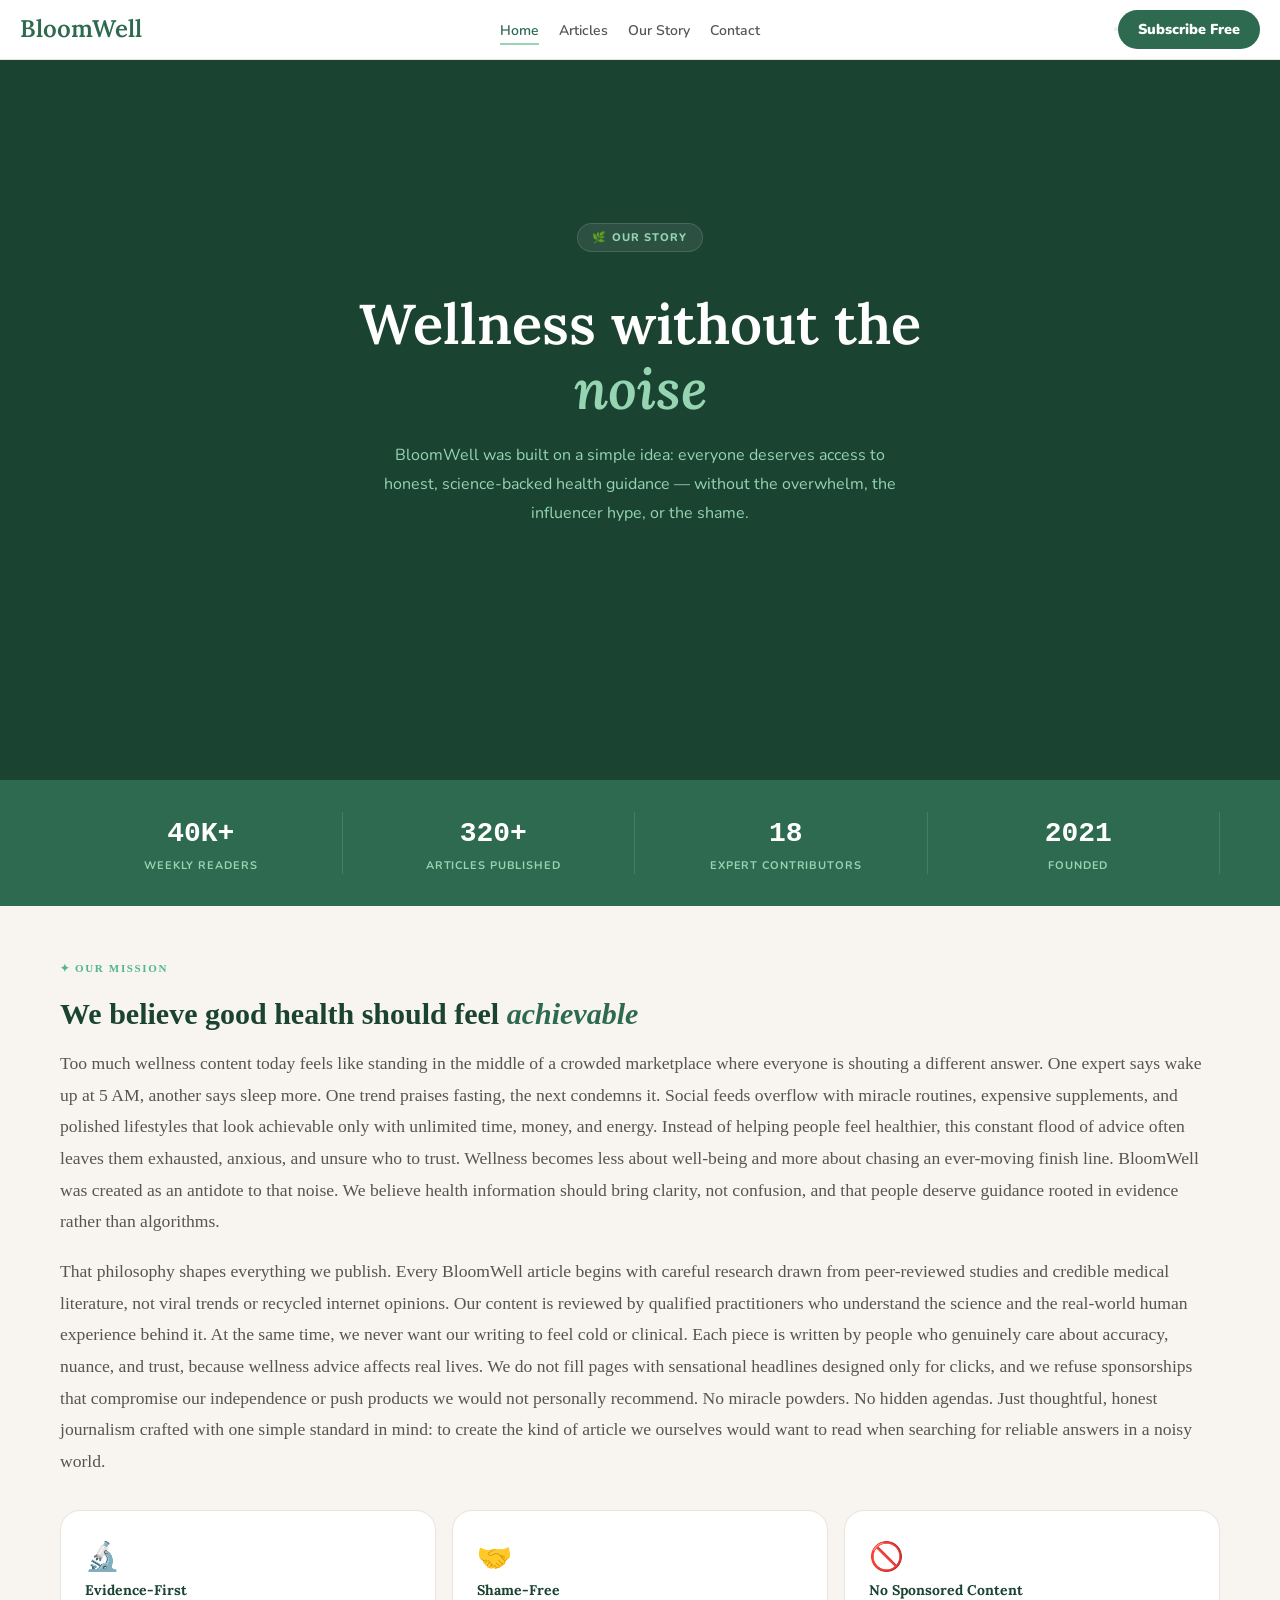
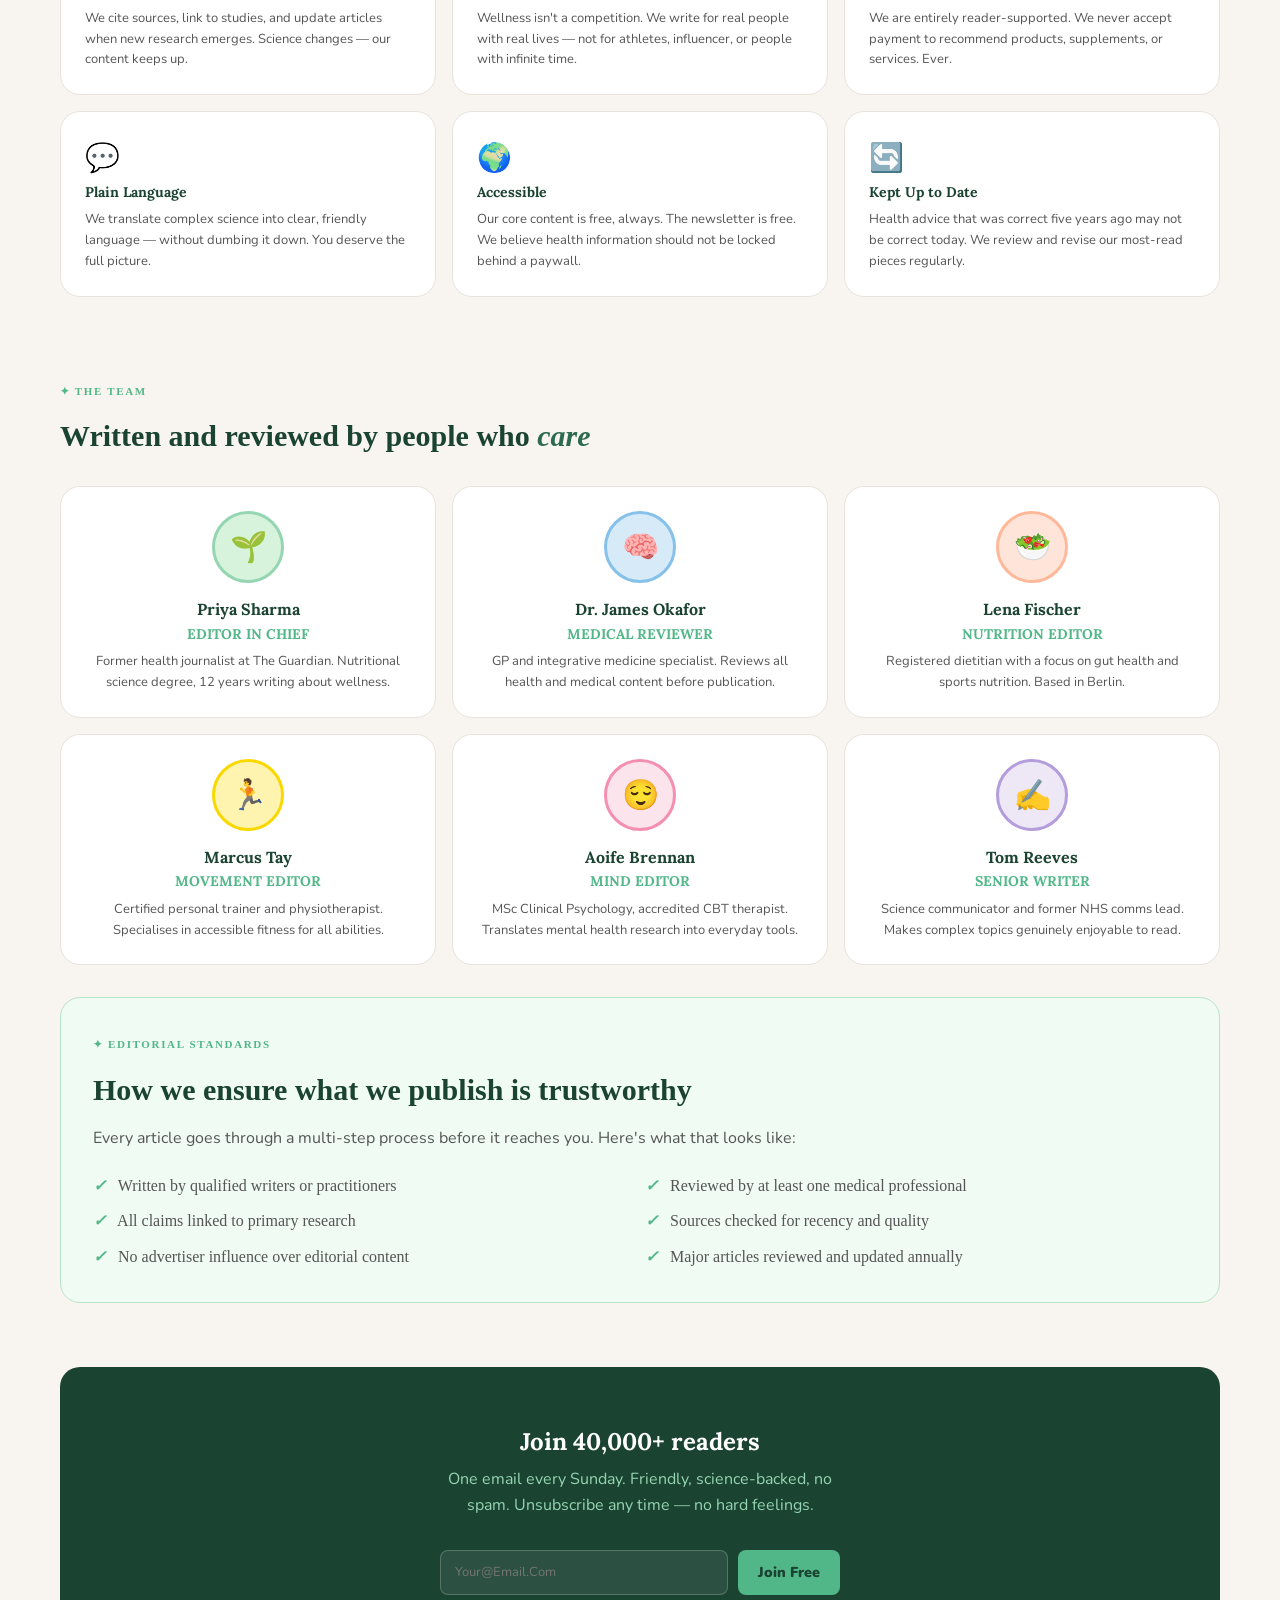
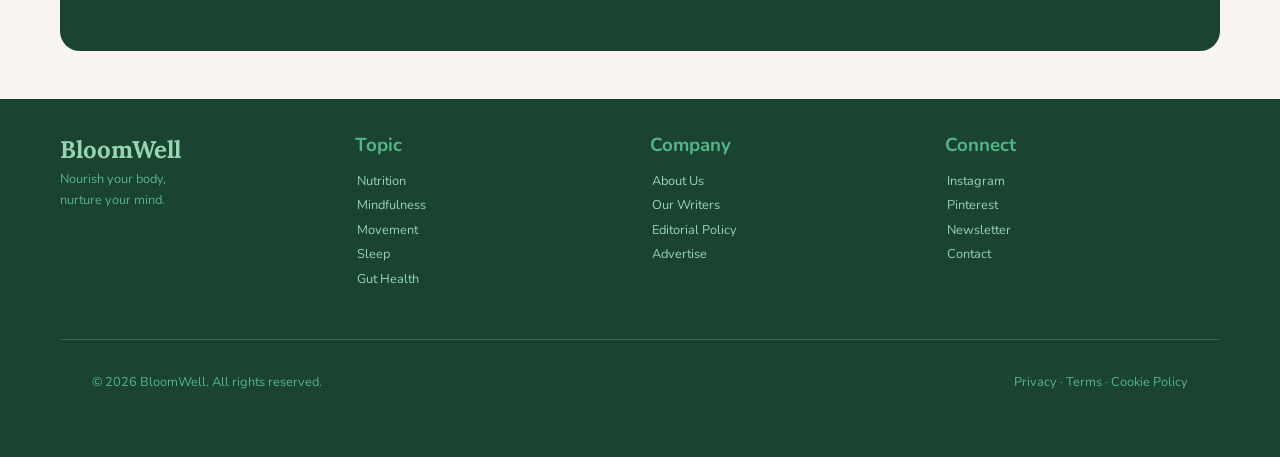
==== about.html @ ca2fdafd "initial commit" ====
<!doctype html>
<html lang="en">
  <head>
    <meta charset="UTF-8" />
    <meta name="viewport" content="width=device-width, initial-scale=1.0" />

    <!-- Primary meta -->
    <meta
      name="description"
      content="BloomWell was built on a simple idea: everyone deserves honest, science-backed health guidance — without the overwhelm, the influencer hype, or the shame. Meet the team."
    />
    <meta
      name="keywords"
      content="about BloomWell, wellness editorial team, evidence-based health, no sponsored content, health journalism"
    />

    <!-- Open Graph -->
    <meta property="og:title" content="Our Story — BloomWell" />
    <meta
      property="og:description"
      content="Wellness without the noise. We're a small team of writers, dietitians, and doctors who believe good health should feel achievable."
    />
    <meta property="og:type" content="website" />
    <meta property="og:url" content="https://www.bloomwell.com/our-story" />

    <!-- Twitter/X -->
    <meta name="twitter:card" content="summary_large_image" />
    <meta name="twitter:title" content="Our Story — BloomWell" />
    <meta
      name="twitter:description"
      content="Wellness without the noise. We're a small team of writers, dietitians, and doctors who believe good health should feel achievable."
    />

    <title>Our Story | BloomWell</title>
    <link rel="stylesheet" href="./css/main.css" />
  </head>
  <body>
    <header>
      <div class="navbar">
        <div class="nav-logo-container">
          <a href="/" class="logo-title" aria-label="BloomWell Home">
            BloomWell
          </a>
        </div>
        <nav class="nav-menu-container" aria-label="Primary Navigation">
          <ul class="nav-menu">
            <li>
              <a href="/" class="nav-link active-class">home</a>
            </li>
            <li><a href="./articles.html" class="nav-link">Articles</a></li>
            <li>
              <a href="./about.html" class="nav-link" aria-current="page"
                >Our Story</a
              >
            </li>
            <li><a href="./contact.html" class="nav-link">Contact</a></li>
            <li>
              <a
                href="/"
                class="primary-btn mobile-cta"
                aria-label="Subscribe Button"
                >Subscribe Free</a
              >
            </li>
          </ul>
        </nav>
        <div class="nav-action-container">
          <button
            class="toggle-btn"
            aria-label="switch to dark mode"
            aria-pressed="false"
          ></button>
          <a href="/" class="primary-btn cta-btn" aria-label="Subscribe Button"
            >Subscribe Free</a
          >
        </div>
        <div
          class="hamburger-menu"
          aria-label="Toggle navigation menu"
          aria-expanded="false"
        >
          <span class="bar"></span>
          <span class="bar"></span>
          <span class="bar"></span>
        </div>
      </div>
    </header>

    <!-- MAIN SECTION -->
    <main>
      <!-- HERO SECTION -->
      <section class="about-hero-section">
        <div class="container">
          <div class="hero-container">
            <p class="about-hero-eyebrow">🌿 Our Story</p>
            <h1 class="about-hero-title">
              Wellness without the <br /><em>noise</em>
            </h1>
            <p class="about-hero-desc">
              BloomWell was built on a simple idea: everyone deserves access to
              honest, science-backed health guidance — without the overwhelm,
              the influencer hype, or the shame.
            </p>
          </div>
        </div>
      </section>

      <!-- STATUS SECTION -->
      <section class="status-section">
        <div class="container">
          <div class="status-grid">
            <div class="status-card">
              <h2>40K+</h2>
              <p>weekly readers</p>
            </div>
            <div class="status-card">
              <h2>320+</h2>
              <p>Articles published</p>
            </div>
            <div class="status-card">
              <h2>18</h2>
              <p>expert contributors</p>
            </div>
            <div class="status-card">
              <h2>2021</h2>
              <p>Founded</p>
            </div>
          </div>
        </div>
      </section>

      <!--OUR MISSION SECTION -->
      <section class="mission-section">
        <div class="container">
          <span class="mission-label">✦ Our Mission</span>
          <h2 class="mission-title">
            We believe good health should feel <em>achievable</em>
          </h2>
          <p class="mission-desc">
            Too much wellness content today feels like standing in the middle of
            a crowded marketplace where everyone is shouting a different answer.
            One expert says wake up at 5 AM, another says sleep more. One trend
            praises fasting, the next condemns it. Social feeds overflow with
            miracle routines, expensive supplements, and polished lifestyles
            that look achievable only with unlimited time, money, and energy.
            Instead of helping people feel healthier, this constant flood of
            advice often leaves them exhausted, anxious, and unsure who to
            trust. Wellness becomes less about well-being and more about chasing
            an ever-moving finish line. BloomWell was created as an antidote to
            that noise. We believe health information should bring clarity, not
            confusion, and that people deserve guidance rooted in evidence
            rather than algorithms.
          </p>
          <p class="mission-desc">
            That philosophy shapes everything we publish. Every BloomWell
            article begins with careful research drawn from peer-reviewed
            studies and credible medical literature, not viral trends or
            recycled internet opinions. Our content is reviewed by qualified
            practitioners who understand the science and the real-world human
            experience behind it. At the same time, we never want our writing to
            feel cold or clinical. Each piece is written by people who genuinely
            care about accuracy, nuance, and trust, because wellness advice
            affects real lives. We do not fill pages with sensational headlines
            designed only for clicks, and we refuse sponsorships that compromise
            our independence or push products we would not personally recommend.
            No miracle powders. No hidden agendas. Just thoughtful, honest
            journalism crafted with one simple standard in mind: to create the
            kind of article we ourselves would want to read when searching for
            reliable answers in a noisy world.
          </p>

          <div class="mission-grid">
            <!-- JS-MISSION CARD -->
          </div>
        </div>
      </section>

      <!-- TEAM SECTION -->
      <section class="teams-section">
        <div class="container">
          <span class="teams-label">✦ The Team</span>
          <h2 class="teams-title">
            Written and reviewed by people who <em>care</em>
          </h2>
          <div class="teams-grid">
            <!-- JS-TEAMS-CARD -->
          </div>
        </div>
      </section>
    </main>

    <!-- EDITORIAL SECTION -->
    <section class="editorial-section">
      <div class="container">
        <div class="editorial-container">
          <span class="teams-label">✦ Editorial Standards</span>
          <h2 class="teams-title">
            How we ensure what we publish is trustworthy
          </h2>
          <p>
            Every article goes through a multi-step process before it reaches
            you. Here's what that looks like:
          </p>
          <div class="editorial-grid">
            <span
              ><em>✓</em> Written by qualified writers or practitioners</span
            >
            <span
              ><em>✓</em> Reviewed by at least one medical professional</span
            >
            <span><em>✓</em> All claims linked to primary research</span>
            <span><em>✓</em> Sources checked for recency and quality</span>
            <span
              ><em>✓</em> No advertiser influence over editorial content</span
            >
            <span><em>✓</em> Major articles reviewed and updated annually</span>
          </div>
        </div>
      </div>
    </section>

    <!-- READERS SECTION -->
    <section class="readers-section">
      <div class="container">
        <div class="readers-container">
          <h2 class="readers-title">Join 40,000+ readers</h2>
          <p class="readers-desc">
            One email every Sunday. Friendly, science-backed, no spam.
            Unsubscribe any time — no hard feelings.
          </p>
          <div class="readers-action">
            <input
              type="email"
              class="reader-email"
              placeholder="your@email.com"
            />
            <button type="submit" class="primary-btn reader-btn">
              Join Free
            </button>
          </div>
        </div>
      </div>
    </section>

    <!-- FOOTER SECTION -->
    <footer>
      <div class="container">
        <div class="footer-container">
          <div class="footer-header">
            <div class="footer-grid">
              <div class="grid-container1">
                <h2>BloomWell</h2>
                <p>Nourish your body,</p>
                <p>nurture your mind.</p>
              </div>
              <div class="grid-container">
                <h3>Topic</h3>
                <p>Nutrition</p>
                <p>Mindfulness</p>
                <p>Movement</p>
                <p>Sleep</p>
                <p>Gut Health</p>
              </div>
              <div class="grid-container">
                <h3>Company</h3>
                <p>About Us</p>
                <p>Our Writers</p>
                <p>Editorial Policy</p>
                <p>Advertise</p>
              </div>
              <div class="grid-container">
                <h3>Connect</h3>
                <p>Instagram</p>
                <p>Pinterest</p>
                <p>Newsletter</p>
                <p>Contact</p>
              </div>
            </div>
          </div>
          <div class="footer-bottom">
            <p>© 2026 BloomWell. All rights reserved.</p>
            <p>Privacy · Terms · Cookie Policy</p>
          </div>
        </div>
      </div>
    </footer>
    <script src="./script/misssion.js"></script>
    <script src="./script/team.js"></script>
    <script type="module" src="./script/header.js"></script>
  </body>
</html>
---- css/main.css ----
@import "./base/reset.css";
@import "./base/variables.css";

@import "./layout/header.css";
@import "./layout/footer.css";

@import "./components/button.css";

@import "./pages/home.css";

@import "./Section/hero.css";
@import "./Section/category.css";

@import "./layout/aside.css";

@import "./Section/feature.css";

@import "./pages/about.css";

@import "./pages/contact.css";
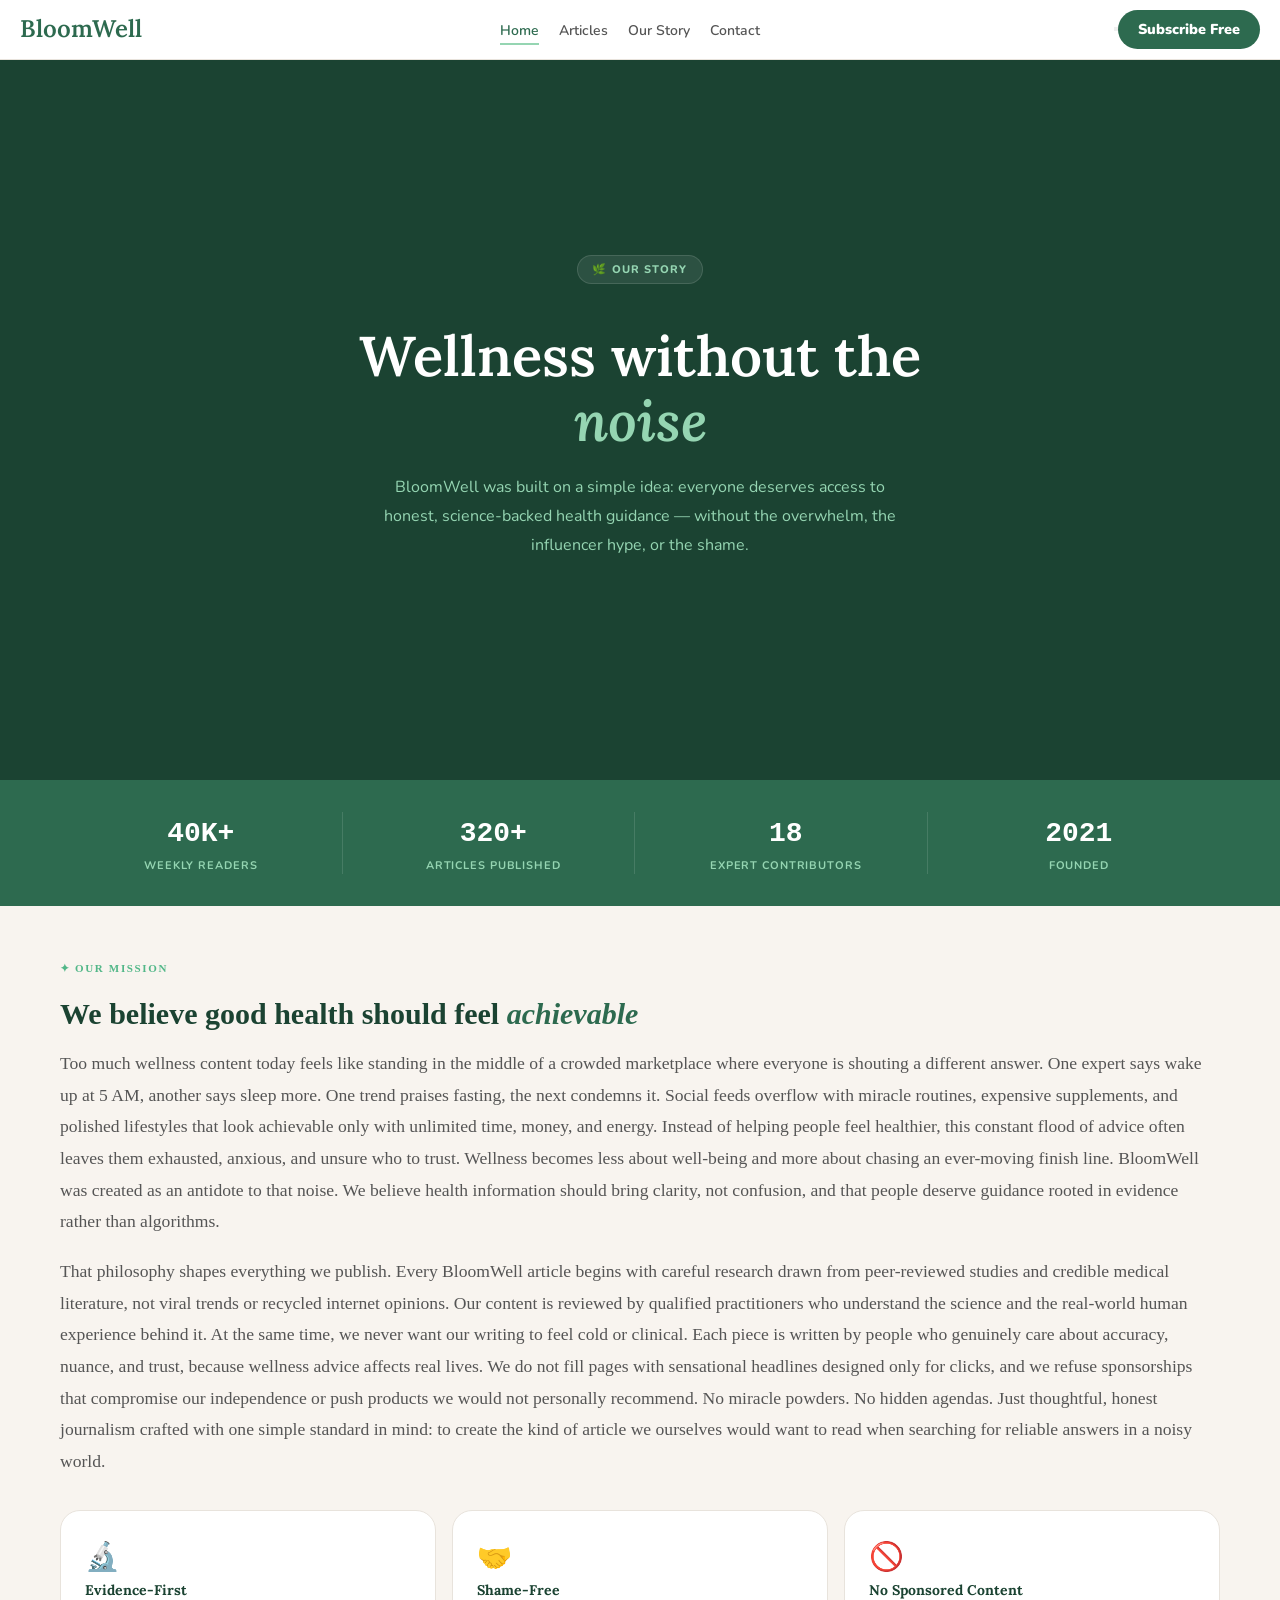
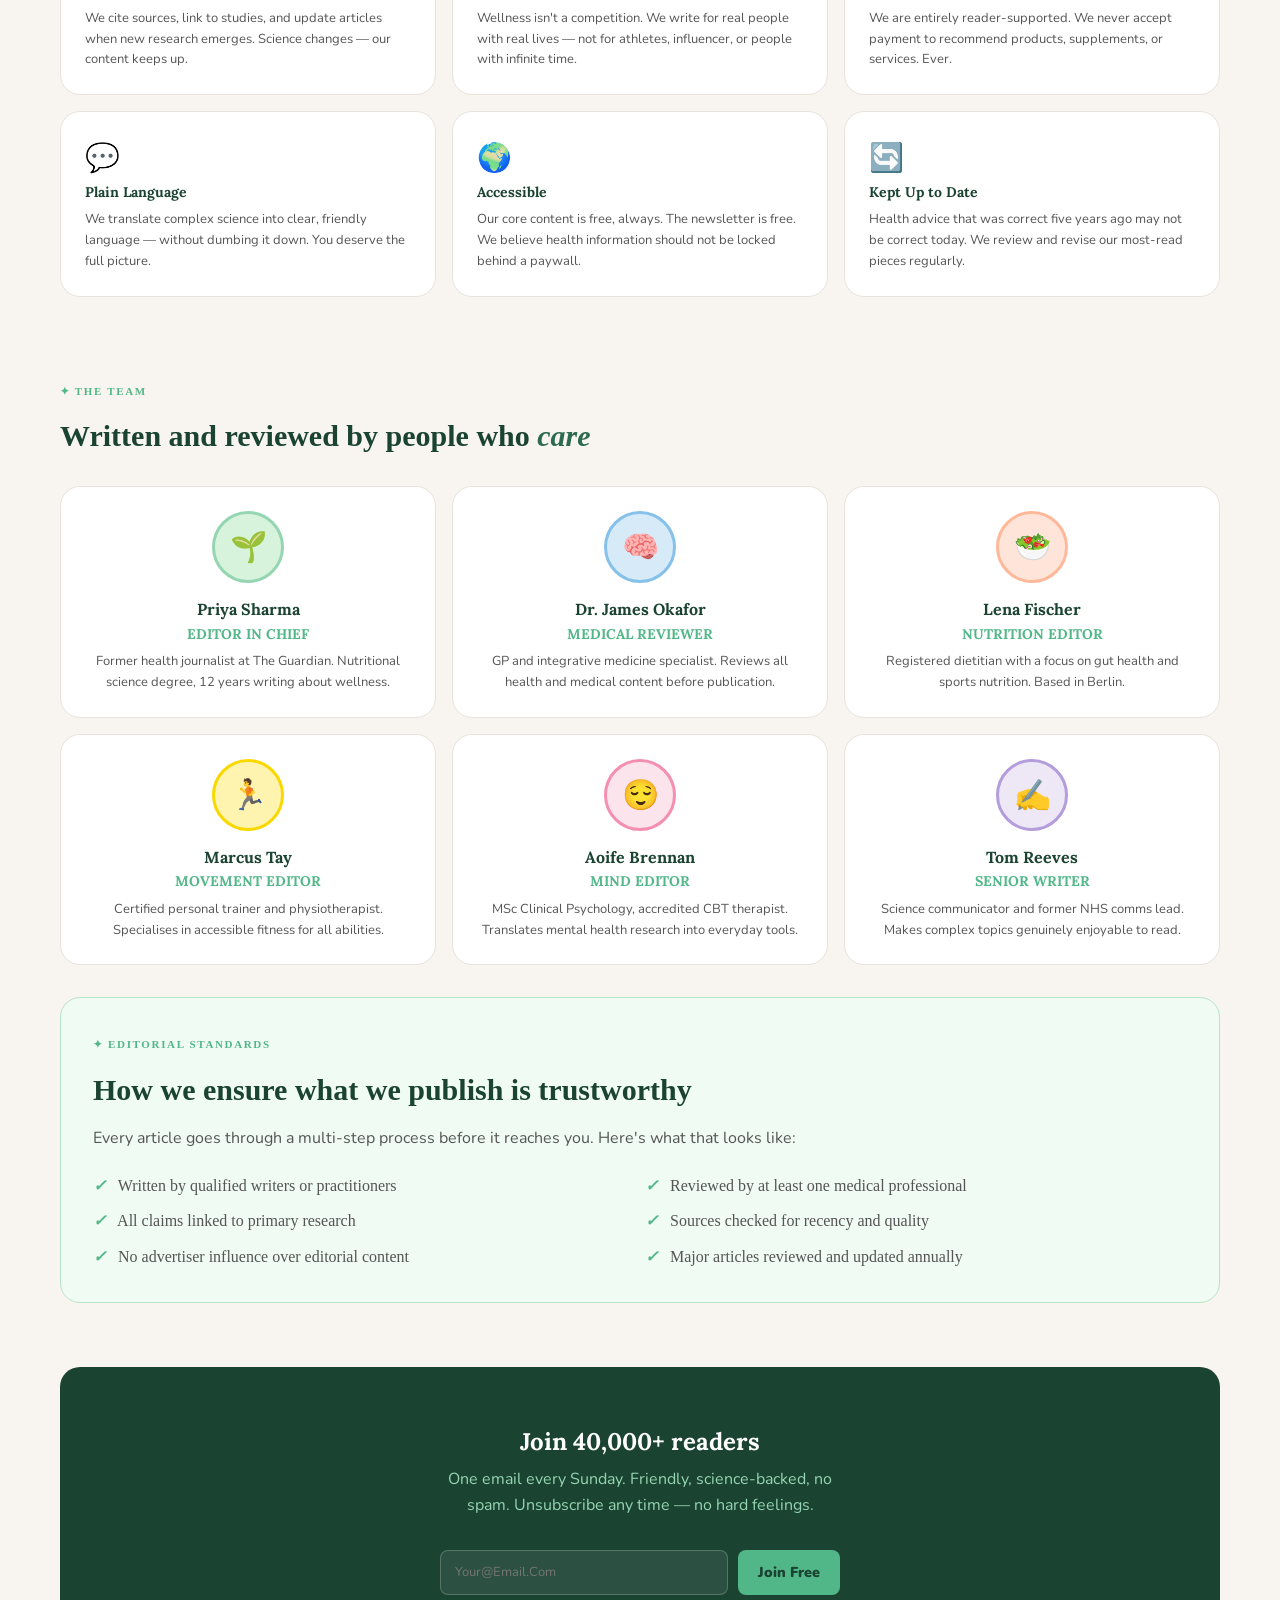
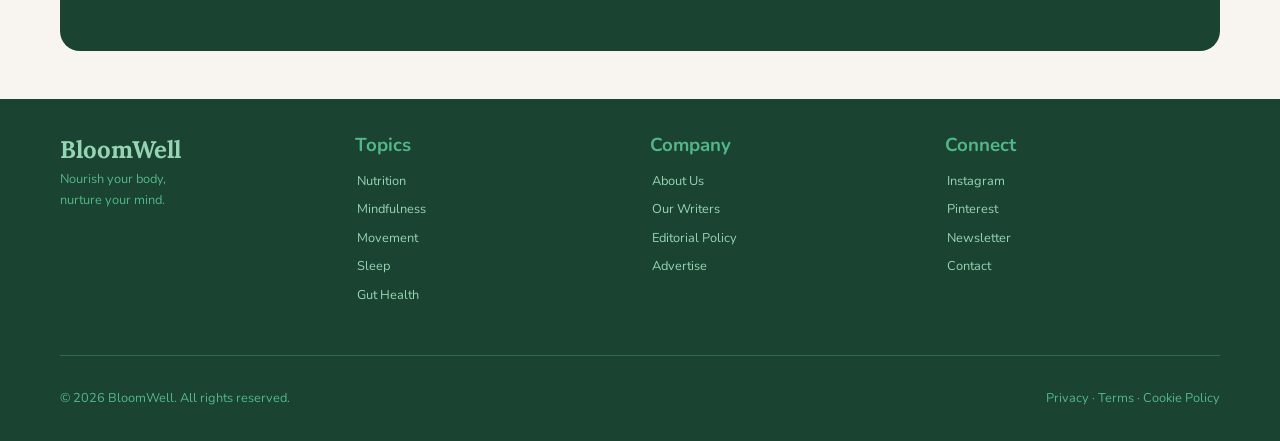
==== commit dee89049: "footer updated" ====
--- a/about.html
+++ b/about.html
@@ -253,38 +253,51 @@
                 <p>Nourish your body,</p>
                 <p>nurture your mind.</p>
               </div>
+
               <div class="grid-container">
-                <h3>Topic</h3>
-                <p>Nutrition</p>
-                <p>Mindfulness</p>
-                <p>Movement</p>
-                <p>Sleep</p>
-                <p>Gut Health</p>
+                <h3>Topics</h3>
+                <nav aria-label="Topics Navigation">
+                  <a href="#">Nutrition</a>
+                  <a href="#">Mindfulness</a>
+                  <a href="#">Movement</a>
+                  <a href="#">Sleep</a>
+                  <a href="#">Gut Health</a>
+                </nav>
               </div>
+
               <div class="grid-container">
                 <h3>Company</h3>
-                <p>About Us</p>
-                <p>Our Writers</p>
-                <p>Editorial Policy</p>
-                <p>Advertise</p>
+                <nav aria-label="Company Navigation">
+                  <a href="#">About Us</a>
+                  <a href="#">Our Writers</a>
+                  <a href="#">Editorial Policy</a>
+                  <a href="#">Advertise</a>
+                </nav>
               </div>
+
               <div class="grid-container">
                 <h3>Connect</h3>
-                <p>Instagram</p>
-                <p>Pinterest</p>
-                <p>Newsletter</p>
-                <p>Contact</p>
+                <nav aria-label="Connect Navigation">
+                  <a href="#">Instagram</a>
+                  <a href="#">Pinterest</a>
+                  <a href="#">Newsletter</a>
+                  <a href="#">Contact</a>
+                </nav>
               </div>
             </div>
           </div>
+
           <div class="footer-bottom">
-            <p>© 2026 BloomWell. All rights reserved.</p>
-            <p>Privacy · Terms · Cookie Policy</p>
+            <p>&copy; 2026 BloomWell. All rights reserved.</p>
+            <p>
+              <a href="#">Privacy</a> &middot; <a href="#">Terms</a> &middot;
+              <a href="#">Cookie Policy</a>
+            </p>
           </div>
         </div>
       </div>
     </footer>
-    <script src="./script/misssion.js"></script>
+    <script src="./script/mission.js"></script>
     <script src="./script/team.js"></script>
     <script type="module" src="./script/header.js"></script>
   </body>
--- a/css/main.css
+++ b/css/main.css
@@ -5,8 +5,6 @@
 @import "./layout/footer.css";
 
 @import "./components/button.css";
-
-@import "./pages/home.css";
 
 @import "./Section/hero.css";
 @import "./Section/category.css";
@@ -18,3 +16,5 @@
 @import "./pages/about.css";
 
 @import "./pages/contact.css";
+
+@import "./pages/articles.css";
